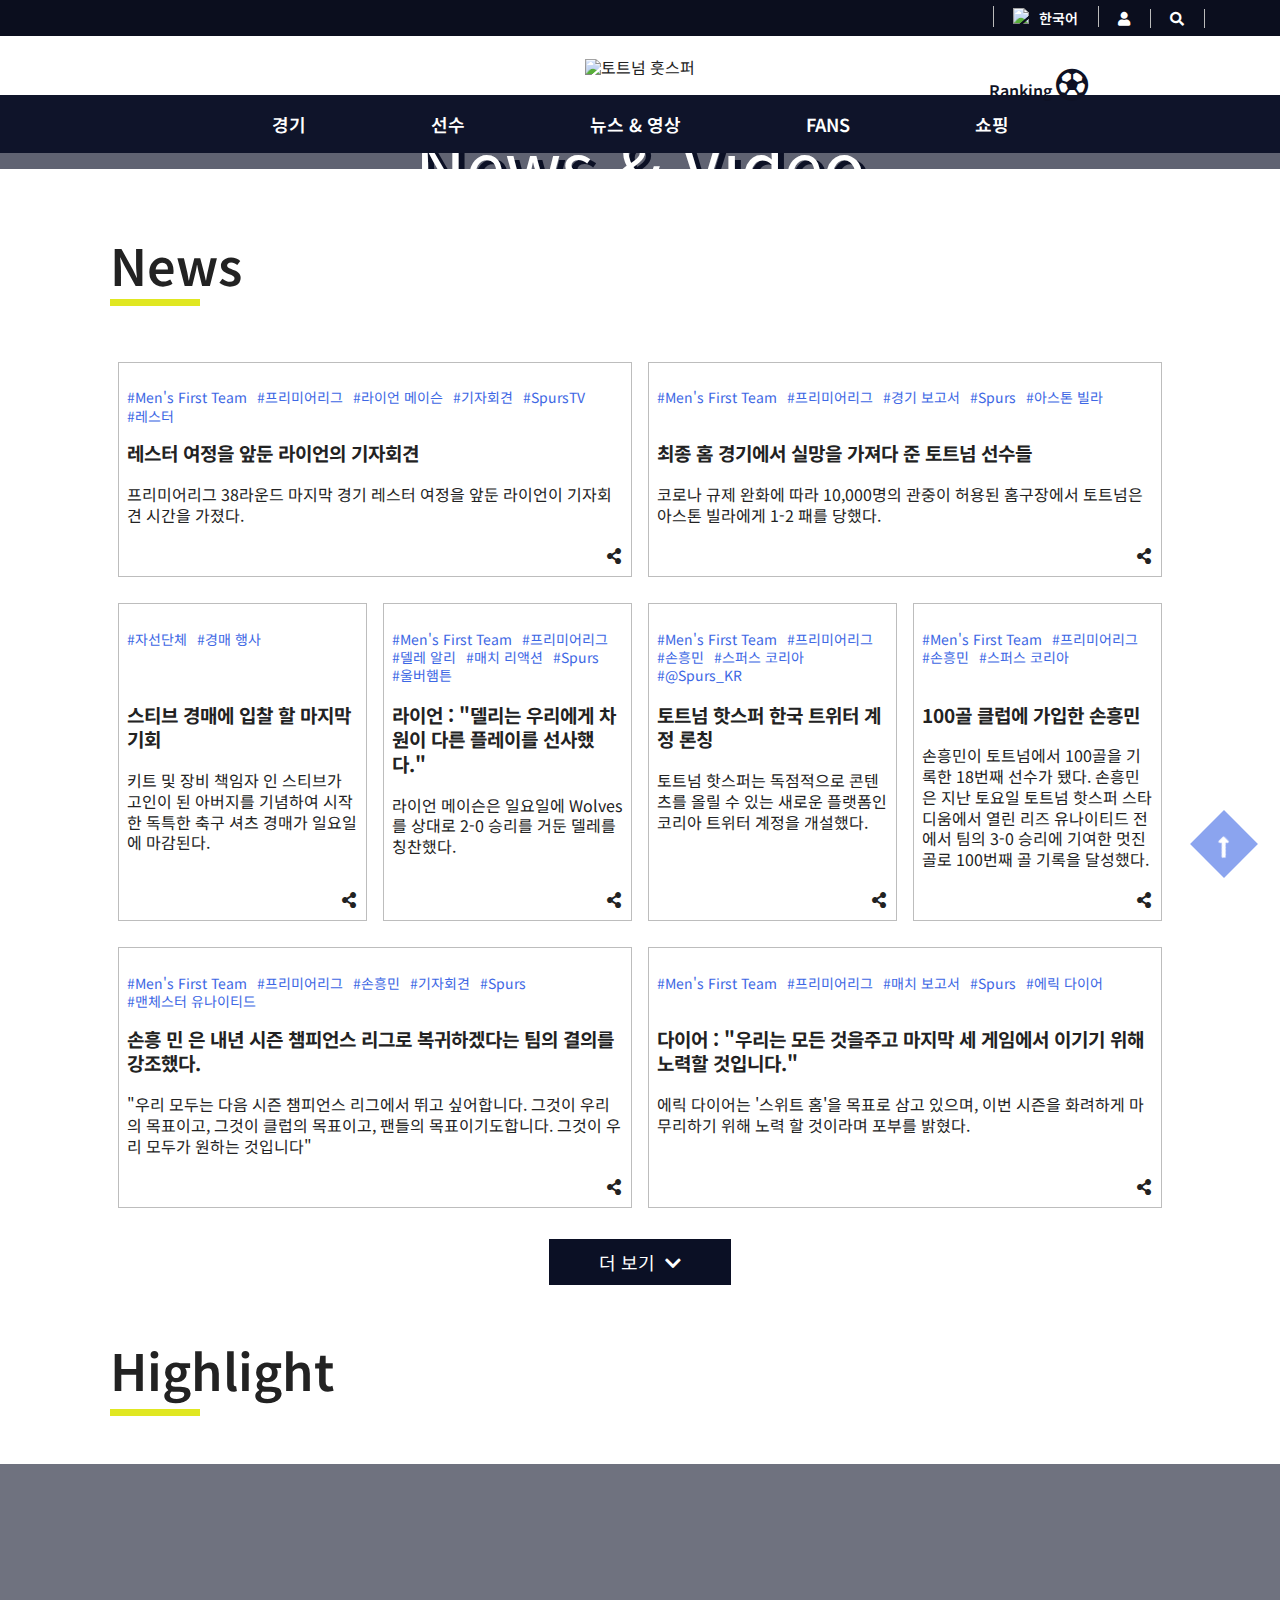
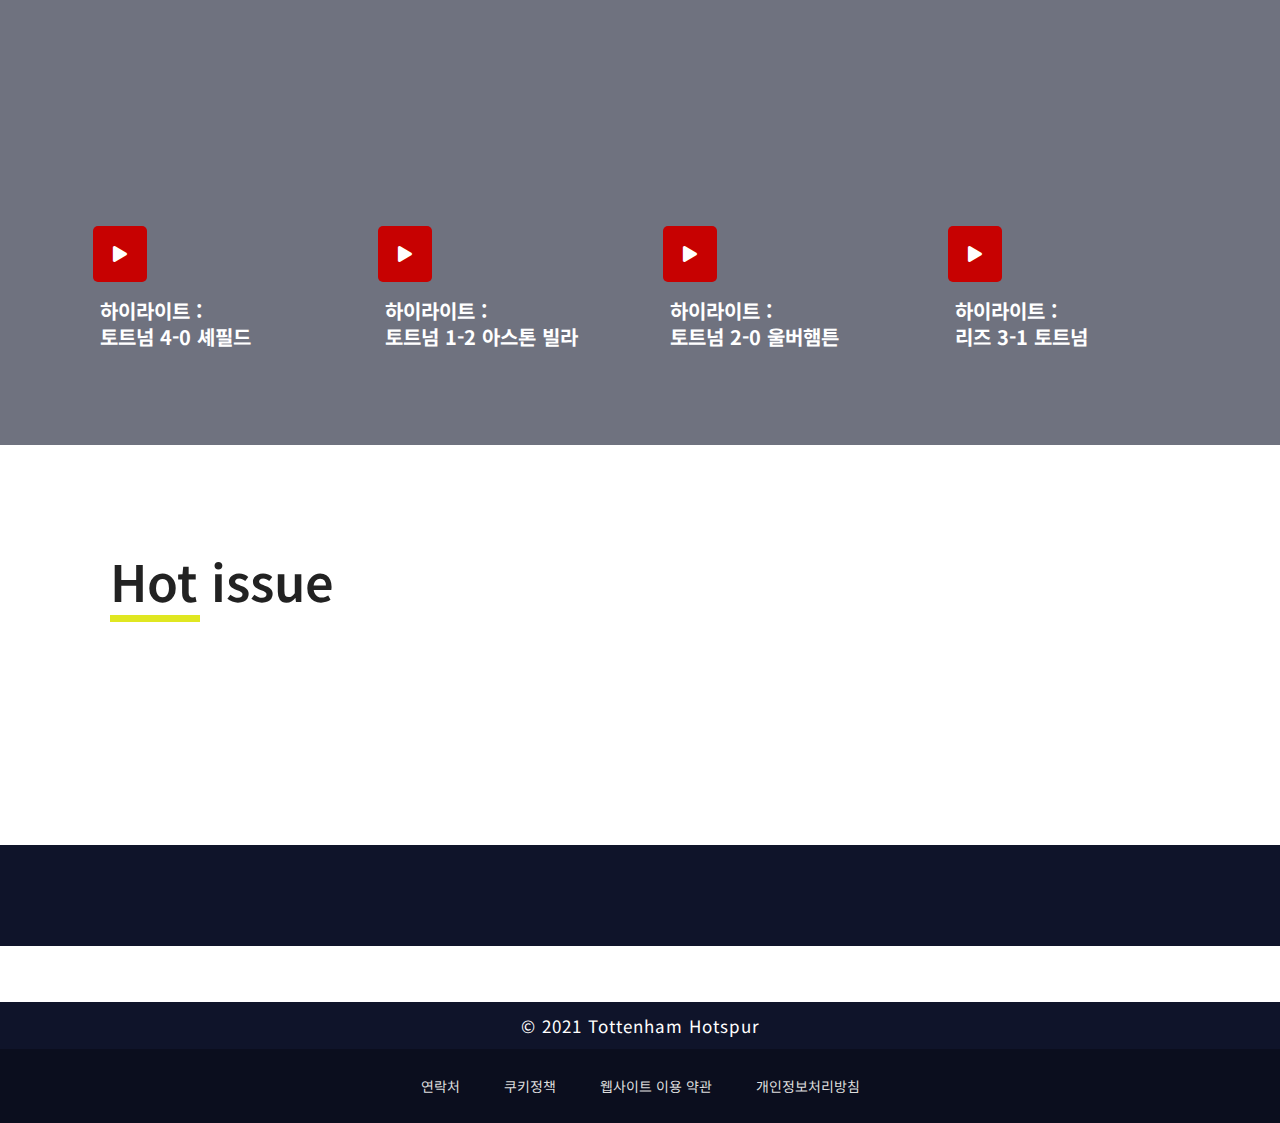
==== newsnvideo.html @ 9da63ae8 "ver.1.0" ====
<!DOCTYPE html>
<html lang="ko">

<head>
    <meta charset="UTF-8">
    <link rel="icon" href="img/favicon.ico" />
    <meta http-equiv="X-UA-Compatible" content="IE=edge">
    <meta name="viewport" content="width=device-width, initial-scale=1.0">
    <title>Tottenham hotspur</title>
    <link rel="stylesheet" href="css/reset.css">
    <link rel="stylesheet" href="https://use.fontawesome.com/releases/v5.7.0/css/all.css">
    <link rel="stylesheet" href="css/slick.css">
    <link rel="stylesheet" href="css/animate.css">
    <link rel="stylesheet" href="css/common.css">
    <link rel="stylesheet" href="css/newsnvideo.css">
    <script src="js/jquery-3.5.1.min.js"></script>
    <script src="js/slick.min.js"></script>
</head>

<body>
    <div id="wrap">
        <header id="header">
            <div class="search">
                <div class="row">
                    <a href="#none"><img src="img/korea.png"> 한국어</a>
                    <a href="login.html"><i class="fas fa-user"></i></a>
                    <a href="#" class="open"><i class="fas fa-search"></i></a>
                    <div class="search_open">
                        <div class="searchbox">
                            <div class="cf">
                                <input type="text" id="searchct" placeholder="검색어를 입력하세요.">
                                <button><i class="fas fa-search"></i></button>
                            </div>
                            <button class="close"><i class="fas fa-times"></i></button>
                        </div>
                    </div>
                </div>
            </div>
            <div class="nav">
                <div class="">
                    <h1><a href="index.html"><img src="img/spurs_logo.png" alt="토트넘 훗스퍼"></a>
                        <p>
                            Ranking
                            <a href="ranking.html"><i class="far fa-futbol"></i></a></p>
                    </h1>
                    <div class="nav_menu">
                        <ul class="depth1">
                            <li><a href="#">경기</a>
                                <ul class="depth2">
                                    <li><a href="fixture.html">일정</a></li>
                                    <li><a href="result.html">결과</a></li>
                                </ul>
                            </li>
                            <li><a href="#">선수</a>
                                <ul class="depth2">
                                    <li><a href="team_men.html">남자</a></li>
                                    <li><a href="team_women.html">여자</a></li>
                                    <li><a href="team_u23.html">23세 이하</a></li>
                                    <li><a href="team_u18.html">18세 이하</a></li>
                                </ul>
                            </li>
                            <li><a href="newsnvideo.html">뉴스 & 영상</a></li>
                            <li><a href="fans.html">FANS</a></li>
                            <li><a href="shop.html">쇼핑</a></li>
                        </ul>
                    </div>
                </div>
            </div>
        </header>
        <section id="section">
            <article class="newsnvideo">
                <div class="topimg">
                    <div>
                        <img src="img/news.png" alt="">
                        <h2>News & Video</h2>
                    </div>
                </div>
                <div class="news">
                    <div class="row">
                        <h2 class="subtitle">News</h2>
                        <div class="newsbox">
                            <div class="newstwo">
                                <div>
                                    <img src="img/news/news_1.jpg" alt="">
                                     <div class="newstxt">
                                        <ul>
                                            <li>#Men's First Team</li>
                                            <li>#프리미어리그</li>
                                            <li>#라이언 메이슨</li>
                                            <li>#기자회견</li>
                                            <li>#SpursTV</li>
                                            <li>#레스터</li>
                                        </ul>
                                        <h3>레스터 여정을 앞둔 라이언의 기자회견</h3>
                                        <p>프리미어리그 38라운드 마지막 경기 레스터 여정을 앞둔 라이언이 기자회견 시간을 가졌다.</p>
                                        <a href="#none"><i class="fas fa-share-alt"></i></a>
                                    </div>
                                </div>
                                <div>
                                    <img src="img/news/news_6.jpg" alt="">
                                    <div class="newstxt">
                                        <ul>
                                            <li>#Men's First Team</li>
                                            <li>#프리미어리그</li>
                                            <li>#경기 보고서</li>
                                            <li>#Spurs</li>
                                            <li>#아스톤 빌라</li>
                                        </ul>
                                        <h3>최종 홈 경기에서 실망을 가져다 준 토트넘 선수들</h3>
                                        <P>코로나 규제 완화에 따라 10,000명의 관중이 허용된 홈구장에서 토트넘은 아스톤 빌라에게 1-2 패를 당했다.</P>
                                        <a href="#none"><i class="fas fa-share-alt"></i></a>
                                    </div>
                                </div>
                            </div>
                            <div class="newsfour">
                                <div>
                                    <img src="img/news/news_5.jpg" alt="">
                                    <div class="newstxt">
                                        <ul>
                                            <li>#자선단체</li>
                                            <li>#경매 행사</li>
                                        </ul>
                                        <h3>스티브 경매에 입찰 할 마지막 기회</h3>
                                        <p>키트 및 장비 책임자 인 스티브가 고인이 된 아버지를 기념하여 시작한 독특한 축구 셔츠 경매가 일요일에 마감된다.</p>
                                        <a href="#none"><i class="fas fa-share-alt"></i></a>
                                    </div>
                                </div>
                                <div>
                                    <img src="img/news/news_4.jpg" alt="">
                                    <div class="newstxt">
                                        <ul>
                                            <li>#Men's First Team</li>
                                            <li>#프리미어리그</li>
                                            <li>#델레 알리</li>
                                            <li>#매치 리액션</li>
                                            <li>#Spurs</li>
                                            <li>#울버햄튼</li>
                                        </ul>
                                        <h3>라이언 : "델리는 우리에게 차원이 다른 플레이를 선사했다."</h3>
                                        <p>라이언 메이슨은 일요일에 Wolves를 상대로 2-0 승리를 거둔 델레를 칭찬했다.</p>
                                        <a href="#none"><i class="fas fa-share-alt"></i></a>
                                    </div>
                                </div>
                                <div>
                                    <img src="img/news/news_3.jpg" alt="">
                                    <div class="newstxt">
                                        <ul>
                                            <li>#Men's First Team</li>
                                            <li>#프리미어리그</li>
                                            <li>#손흥민</li>
                                            <li>#스퍼스 코리아</li>
                                            <li>#@Spurs_KR</li>
                                        </ul>
                                        <h3>토트넘 핫스퍼 한국 트위터 계정 론칭</h3>
                                        <p>토트넘 핫스퍼는 독점적으로 콘텐츠를 올릴 수 있는 새로운 플랫폼인 코리아 트위터 계정을 개설했다.</p>
                                        <a href="#none"><i class="fas fa-share-alt"></i></a>
                                    </div>
                                </div>
                                <div>
                                    <img src="img/news/news_8.jpg" alt="">
                                    <div class="newstxt">
                                        <ul>
                                            <li>#Men's First Team</li>
                                            <li>#프리미어리그</li>
                                            <li>#손흥민</li>
                                            <li>#스퍼스 코리아</li>
                                        </ul>
                                        <h3>100골 클럽에 가입한 손흥민</h3>
                                        <p>손흥민이 토트넘에서 100골을 기록한 18번째 선수가 됐다.
                                            손흥민은 지난 토요일 토트넘 핫스퍼 스타디움에서 열린 리즈 유나이티드 전에서 팀의 3-0 승리에 기여한 멋진 골로 100번째 골 기록을 달성했다.</p>
                                        <a href="#none"><i class="fas fa-share-alt"></i></a>
                                    </div>
                                </div>
                            </div>
                            <div class="newstwo">
                                <div>
                                   <img src="img/news/news_2.jpg" alt="">
                                    <div class="newstxt">
                                        <ul>
                                            <li>#Men's First Team</li>
                                            <li>#프리미어리그</li>
                                            <li>#손흥민</li>
                                            <li>#기자회견</li>
                                            <li>#Spurs</li>
                                            <li>#맨체스터 유나이티드</li>
                                        </ul>
                                        <h3>손흥 민 은 내년 시즌 챔피언스 리그로 복귀하겠다는 팀의 결의를 강조했다.</h3>
                                        <p>"우리 모두는 다음 시즌 챔피언스 리그에서 뛰고 싶어합니다. 그것이 우리의 목표이고, 그것이 클럽의 목표이고, 팬들의 목표이기도합니다. 그것이 우리 모두가 원하는 것입니다"</p>
                                        <a href="#none"><i class="fas fa-share-alt"></i></a>
                                    </div>
                                </div>
                                <div>
                                    <img src="img/news/news_7.jpg" alt="">
                                    <div class="newstxt">
                                        <ul>
                                            <li>#Men's First Team</li>
                                            <li>#프리미어리그</li>
                                            <li>#매치 보고서</li>
                                            <li>#Spurs</li>
                                            <li>#에릭 다이어</li>
                                        </ul>
                                        <h3>다이어 : "우리는 모든 것을주고 마지막 세 게임에서 이기기 위해 노력할 것입니다."</h3>
                                        <P>에릭 다이어는 '스위트 홈'을 목표로 삼고 있으며, 이번 시즌을 화려하게 마무리하기 위해 노력 할 것이라며 포부를 밝혔다.</P>
                                        <a href="#none"><i class="fas fa-share-alt"></i></a>
                                    </div>
                                </div>
                            </div>
                            <div class="btn">
                                <a href="#none"> 더 보기&nbsp;&nbsp;<i class="fas fa-chevron-down"></i></a>
                            </div>
                        </div>
                    </div>
                </div>                        
                <div class="highlight">
                    <h2 class="subtitle row">Highlight</h2>
                    <div class="hlcontnent">
                        <div class="hlbox">
                                <h2 class="subtitle2">당신이 놓치지 말아야 할 영상들!</h2>
                                <div class="hlvideo">
                                    <div class="video1">
                                        <span>
                                            <a href="https://www.youtube.com/watch?v=fMA90or3QP0" target="_blank"><i class="fas fa-play"></i></a>
                                        </span>
                                        <h2>하이라이트 :<br>토트넘 4-0 셰필드</h2>
                                    </div>
                                    <div class="video2">
                                        <span>
                                            <a href="https://www.youtube.com/watch?v=iZ8hfQMWz2M" target="_blank"><i class="fas fa-play"></i></a>
                                        </span>
                                        <h2>하이라이트 :<br>토트넘 1-2 아스톤 빌라</h2>
                                    </div>
                                    <div class="video3">
                                        <span>
                                            <a href="https://www.youtube.com/watch?v=PU4zKgeOYKI" target="_blank"><i class="fas fa-play"></i></a>
                                        </span>
                                        <h2>하이라이트 :<br>토트넘 2-0 울버햄튼</h2>
                                    </div>
                                    <div class="video4">
                                        <span>
                                            <a href="https://www.youtube.com/watch?v=hCcSBoSZ5xM" target="_blank"><i class="fas fa-play"></i></a>
                                        </span>
                                        <h2>하이라이트 :<br>리즈 3-1 토트넘</h2>
                                    </div>
                                </div>
                        </div>
                    </div>
                </div>   
                <div class="hotissue">
                    <div class="row">
                        <h2 class="subtitle">Hot issue</h2>
                        <div class="hibox">

                            
                        </div>
                    </div>
                </div>   
            </article>
        </section>
        <footer id="footer">
            <div class="ft1">
                <div class="row">
                    <div class="slide_group2">
                        <div class="slide slide1"><img src="img/sponser_1.png" alt=""></div>
                        <div class="slide slide2"><img src="img/sponser_2.png" alt=""></div>
                        <div class="slide slide1"><img src="img/sponser_3.png" alt=""></div>
                        <div class="slide slide1"><img src="img/sponser_4.png" alt=""></div>
                        <div class="slide slide1"><img src="img/sponser_5.png" alt=""></div>
                        <div class="slide slide1"><img src="img/sponser_6.png" alt=""></div>
                        <div class="slide slide1"><img src="img/sponser_7.png" alt=""></div>
                        <div class="slide slide1"><img src="img/sponser_8.png" alt=""></div>
                        <div class="slide slide1"><img src="img/sponser_9.png" alt=""></div>
                        <div class="slide slide1"><img src="img/sponser_10.png" alt=""></div>
                        <div class="slide slide1"><img src="img/sponser_11.png" alt=""></div>
                        <div class="slide slide1"><img src="img/sponser_12.png" alt=""></div>
                        <div class="slide slide1"><img src="img/sponser_13.png" alt=""></div>
                        <div class="slide slide1"><img src="img/sponser_14.png" alt=""></div>
                        <div class="slide slide1"><img src="img/sponser_15.png" alt=""></div>
                        <div class="slide slide1"><img src="img/sponser_16.png" alt=""></div>
                        <div class="slide slide1"><img src="img/sponser_17.png" alt=""></div>
                        <div class="slide slide1"><img src="img/sponser_18.png" alt=""></div>
                        <div class="slide slide1"><img src="img/sponser_19.png" alt=""></div>
                        <div class="slide slide1"><img src="img/sponser_20.png" alt=""></div>
                    </div>
                </div>
            </div>
            <div class="ft2">
                <div class="row">
                    <ul>
                        <li><a href="https://ask.tottenhamhotspur.com/hc/en-us"><img src="img/ask-spurs.png" alt=""></a></li>
                        <li><a href="https://www.youtube.com/user/spursofficial"><img src="img/youtube.png" alt=""></a></li>
                        <li><a href="https://www.facebook.com/TottenhamHotspur"><img src="img/facebook.png" alt=""></a></li>
                        <li><a href="https://www.instagram.com/spursofficial"><img src="img/instagram.png" alt=""></a></li>
                        <li><a href="https://twitter.com/SpursOfficial"><img src="img/twitter.png" alt=""></a></li>
                        <li><a href="https://www.snapchat.com/add/spursofficial"><img src="img/snapchat.png" alt=""></a></li>
                        <li><a href="https://www.naver.com"><img src="img/naver.png" alt=""></a></li>
                    </ul>
                </div>
            </div>
            <div class="ft3">
                <div class="row">
                    <p>&copy; 2021 Tottenham Hotspur</p>
                </div>
            </div>
            <div class="ft4">
                <div class="row">
                    <ul>
                        <li>연락처</li>
                        <li>쿠키정책</li>
                        <li>웹사이트 이용 약관</li>
                        <li>개인정보처리방침</li>
                    </ul>
                </div>
            </div>
        </footer>
        <div class="gotop">
            <a href="#none"><i class="fas fa-long-arrow-alt-up"></i></a>
        </div>
    </div>
    <script src="js/index.js"></script>
</body>

</html>
---- css/common.css ----
@charset "utf-8";
@import url('https://fonts.googleapis.com/css2?family=Noto+Sans+KR&family=Recursive&display=swap');
body {font-family: 'Noto Sans KR', sans-serif, 'Recursive', sans-serif; color: #222;}
.row {max-width: 1200px; margin: 0 auto; padding: 0 10px;}

/* header구역 */
#header {position: relative;}
#header .search {background:#0b0e1e; padding: 6px 50px 8px 0; color: #fff; 
                 text-align: right;}
#header .search a {border-right: 1px solid #bbb; display: inline-block; font-weight: 600;
                   font-size: 14px; padding: 2px 20px 2px 15px; transition: all 0.5s;}
#header .search a:nth-of-type(2):hover, #header .search a:nth-of-type(3):hover {color: #3d67e4; }
#header .search a:nth-of-type(1) { border-left: 1px solid #bbb;}
#header .search a:nth-of-type(1) img {vertical-align: baseline; margin: 0 6px 0 4px;}
#header .nav h1 {text-align: center; position: relative;
                 padding: 20px 0;}
#header .nav h1 p {position: absolute; top: 55%; right: 15%; color: #0e1124; 
                    font-weight: 600;}
#header .nav h1 p i {animation: ballspin infinite 5s linear; font-size: 33px;}                 
#header .nav h1 p i:hover {color: #3d67e4; }
@keyframes ballspin {from {transform: rotate(0deg)} to {transform: rotate(3turn)}}
#header .nav_menu {background: #0f142a; text-align: center; }                    
#header .nav_menu .depth1 {font-weight: 600; font-size: 18px; color: #fff;}
#header .nav_menu .depth1 li {position: relative; padding: 20px 60px; display: inline-block;}
#header .nav_menu .depth1 li:hover {color: #3d67e4}
#header .nav_menu .depth2 {position: absolute; width: 100%; top: 100% ; left: 0%; background: #222d5e ;
                            font-size: 15px; color: #fff; z-index: 9999; text-align: center;
                            display: none;}
#header .nav_menu .depth2 li {padding: 15px 0; display: block;}
#header .nav_menu .depth2 > li:hover {background: #3d67e4; color:#0f142a}

/* searchbox open*/
.search_open {position: fixed; z-index: 99999; top: 0;
             bottom: 0; left: 0; right: 0; display: none;
             background-color: rgba(15,20,42,.95);}
.search_open.on {display: block}
.searchbox {max-width: 720px; margin: 0 auto;
            height: 100%; padding-top: 300px;}
.searchbox input {height: 70px; width: 90%; float: left; background: none;
                      border: none; border-bottom: 3px double #fff;} 
.searchbox input[placeholder] {font-size: 20px; color: #fff;}
.searchbox > div > button {font-size: 40px; color: #fff; background: none;
                           float: right; width: 10%; padding-top: 25px;
                           cursor: pointer;}
.searchbox > button {position: fixed; top: 50px; right: 50px;
                     font-size: 45px; background: none; color: #fff;
                     cursor: pointer; overflow: hidden;}
.searchbox button:hover {color: #3d67e4;}
    




/* footer구역 */
#footer .ft1 {background: #0f142a; padding: 50px 0}
#footer .ft1 img {margin: 0 auto; padding: 0 40px;}
#footer .ft2 ul {display: flex; justify-content: space-evenly; margin: 0 150px;
                 background: #fff; padding: 20px 0;}
#footer .ft2 ul li {list-style-type: none;}
#footer .ft3 {text-align: center; background: #0f142a; padding: 15px;
              color: #fff; font-size: 17px; letter-spacing: 1px;}
#footer .ft4 {margin: 0 auto; background: #0b0e1e; text-align: center; color: #ddd;}
#footer .ft4 ul li {display: inline-block; margin: 30px 20px; font-size: 14px;
                    transition: all 0.5s;}
#footer .ft4 ul li:hover {color: #3d67e4; cursor: pointer;}

/* gotop */
.gotop {background: rgba(61, 103, 228, 0.6);
       bottom: 2em; right: 2em; height: 3em; width: 3em;
        padding: 1em; position: fixed; transform: rotate(45deg);
        transition: all 0.5s;z-index: 99; cursor: pointer;}
.gotop a i {width: 100%; transform: rotate(-45deg);
            color: #fff; font-size: 1.5em; padding-left: 0.2em;}
.gotop:hover {background: rgba(61, 103, 228, 1);}
---- css/newsnvideo.css ----
@charset "utf-8";
@import url('https://fonts.googleapis.com/css2?family=Noto+Sans+KR&family=Recursive&display=swap');
body {font-family: 'Noto Sans KR', sans-serif, 'Recursive', sans-serif; color: #222;}
.row {max-width: 1200px; margin: 0 auto; padding: 0 10px;}

#section {margin: 0 0 200px 0;}
.topimg > div {overflow: hidden; position: relative; transition: all 0.4s;}
.topimg > div img {width: 100%;}
.topimg > div::after {content: ''; top:0 ; left: 0; bottom: 0; right: 0; 
                      position: absolute; background: rgba(15, 20, 42, 0.664);}
.topimg h2 {position: absolute; text-shadow: 6px 4px #0b1025;
            top: 70% ; left: 50%; color: #fff; z-index: 9;
            transform: translate(-50%, -50%); font-size: 70px;}
.newsnvideo .row {padding: 0 70px;}
.subtitle {font-size: 50px; padding: 40px 0; font-weight: 600; position: relative;
            margin-top: 30px;}
.subtitle::after {content: ''; position: absolute; top: 100px; left: 0; 
                  width: 90px; height: 7px; background: #e0e721;}

/* news */
.newsbox > .btn {margin-top: 30px; text-align: center;}
.newsbox > .btn a {padding: 10px 50px; background: #0b1025; color: #fff;
                   font-size: 18px; transition: all 0.5s;}
.newsbox > .btn a:hover {background: #3d67e4}
.newsbox, .hibox {margin-bottom: 70px; margin-top: 20px;}
.newsbox {line-height: 1.3;}
.newsbox > div > div {border: 1px solid rgb(189, 189, 189); position: relative;}
.newsbox > div > div:hover {box-shadow: 8px 8px 8px rgba(165, 165, 165, 0.5);}
.newsbox .newstxt ul {padding: 5px; font-size: 14px; 
                      overflow: hidden; color: #3d67e4; height: 50px;
                        position: relative;}
.newsbox .newstxt ul::after {content: ''; position: absolute; bottom: 0px; left: 0%; 
                             width: 0; height: 3px; background: #363f63;}
.newsbox > div > div:hover ul::after {animation: loading 1s both;}   
@keyframes loading {from {width: 0;} to {width: 40%}}     
.newsbox .newsfour ul {height: 70px;}
.newsbox .newstxt ul li {display: inline-block; padding: 0 3px;}
.newsbox .newstxt h3 {padding: 8px; font-size: 19px; font-weight: 700;} 
.newsbox .newstxt p {padding: 10px 8px 50px;}
.newsbox .newstxt a {bottom: 10px; right: 10px;position: absolute;}
.newsbox .newstxt a:hover {color: #3d67e4;}
.newsbox .newstwo {display: flex;}
.newsbox .newstwo > div {flex: 1; margin: 13px 8px;}
.newsbox .newsfour {display: flex;}
.newsbox .newsfour > div {flex: 1; margin: 13px 8px;}

/* highlight */
.highlight .subtitle::after {content: ''; position: absolute; top: 65px; left: 70px; 
                             width: 90px; height: 7px; background: #e0e721;}
.hlcontnent .subtitle2 {font-size: 28px; padding: 30px 0 30px; font-weight: 600 ;
                         margin-left: 70px; color: #fff;}
.hlbox {height: 581px; background: url(../img/news/light.jpg) no-repeat top;
        position: relative; background-attachment: fixed;
        background-size: cover; margin: 70px 0;}
.hlbox::after {content: ''; top:0 ; left: 0; bottom: 0; right: 0; 
               position: absolute; background: rgba(15, 20, 42, 0.6);}
.hlvideo > div {margin: 10px; height: 400px; width: 100%; z-index: 99;
                overflow: hidden; background-size: cover; border-radius: 10px;
                background-position: center; background-repeat: no-repeat;
                transition: all 0.5s;}
.hlvideo > div:hover{transform: scale(1.025) rotate(3deg);}
.video1 {background-image: url(../img/news/video_1.jpg); position: relative;}   
.video2 {background-image: url(../img/news/video_2.jpg); position: relative;} 
.video3 {background-image: url(../img/news/video_3.jpg); position: relative;}              
.video4 {background-image: url(../img/news/video_4.jpg); position: relative;} 
.hlvideo {display: flex; justify-content: space-around; margin: 18px 70px 20px;}
.hlvideo span i {background: #c70101; color: #fff; transform: translate(-50%,-50%);
                 bottom: 70px; padding: 20px; border-radius: 5px; position: absolute;
                 left: 15%; transition: all 0.5s; cursor: pointer;}
.hlvideo span i:hover {background: #fff; color: #c70101}
.hlvideo {position: relative;}
.hlvideo > div h2 {transform: translateY(0); line-height: 1.3;
                   bottom: 20px; padding: 10px; position: absolute;
                   left: 10px; color: #fff; font-size: 20px; font-weight: bold;}
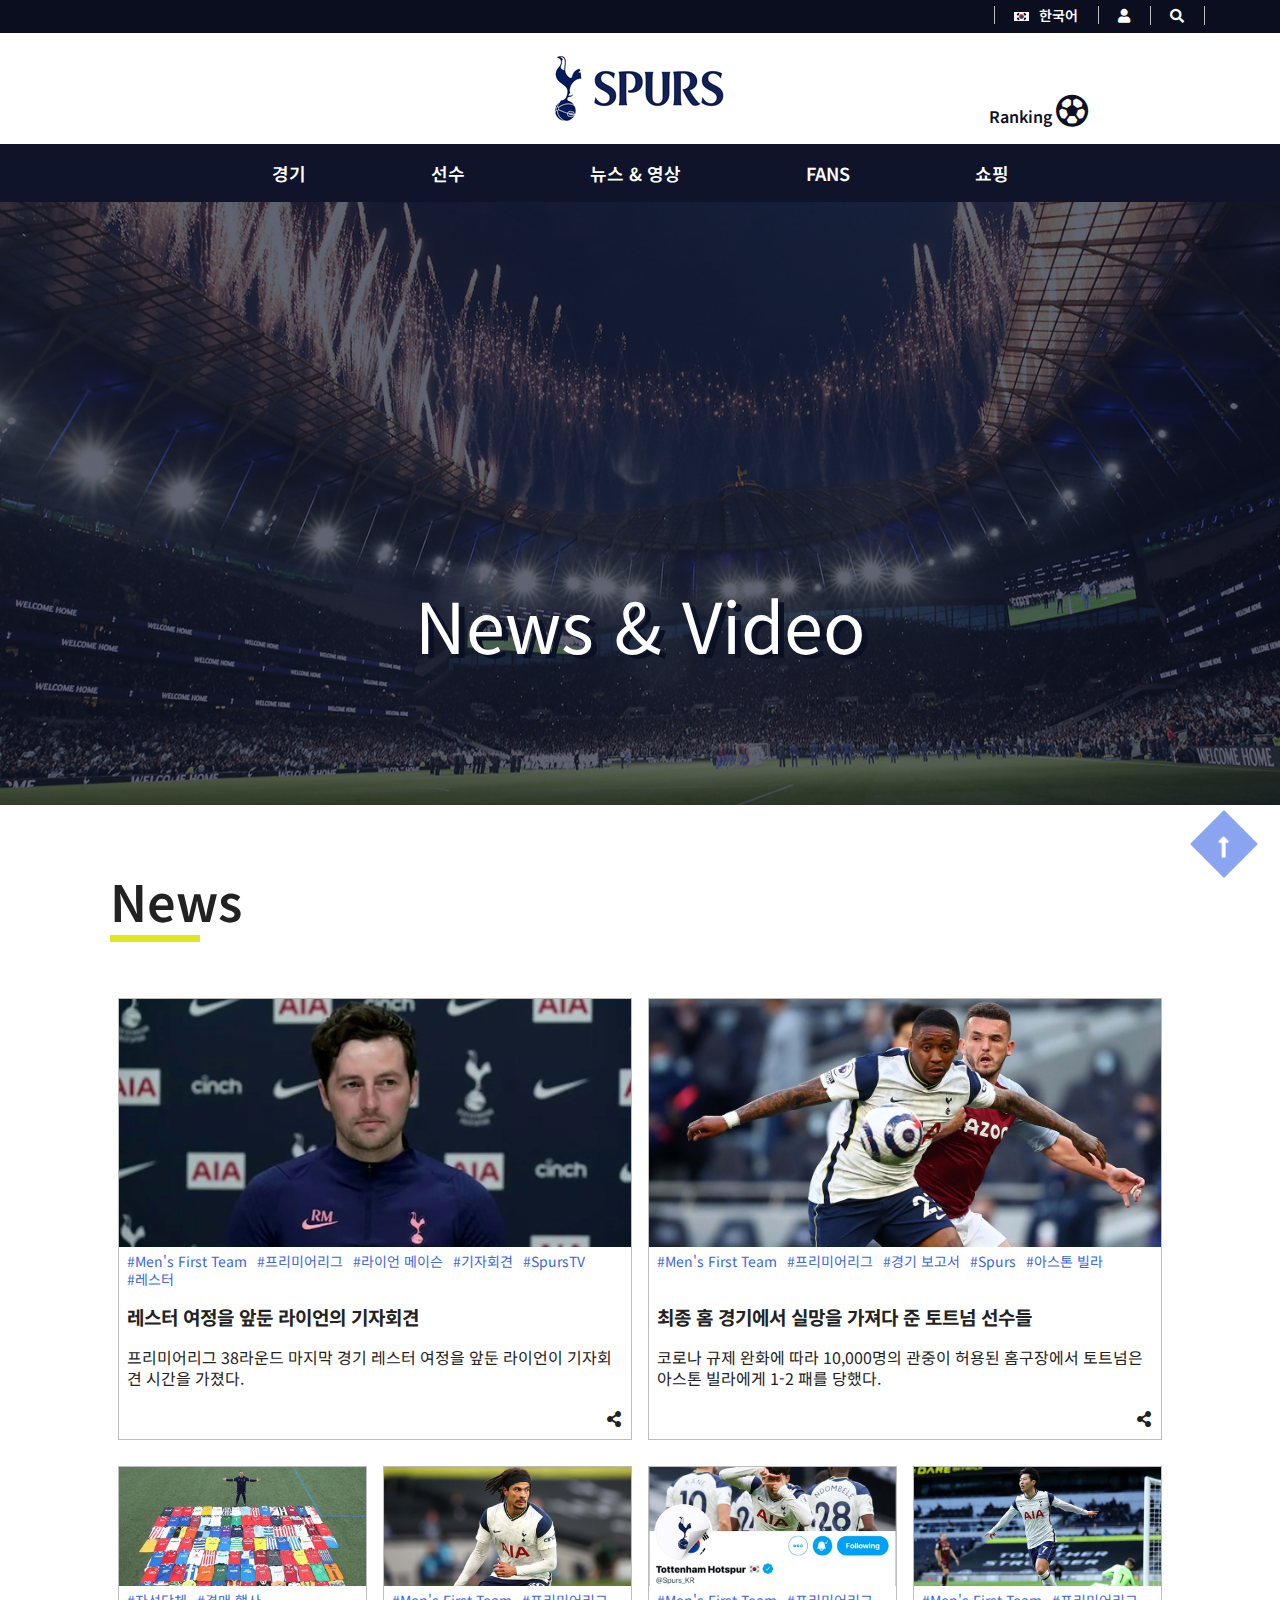
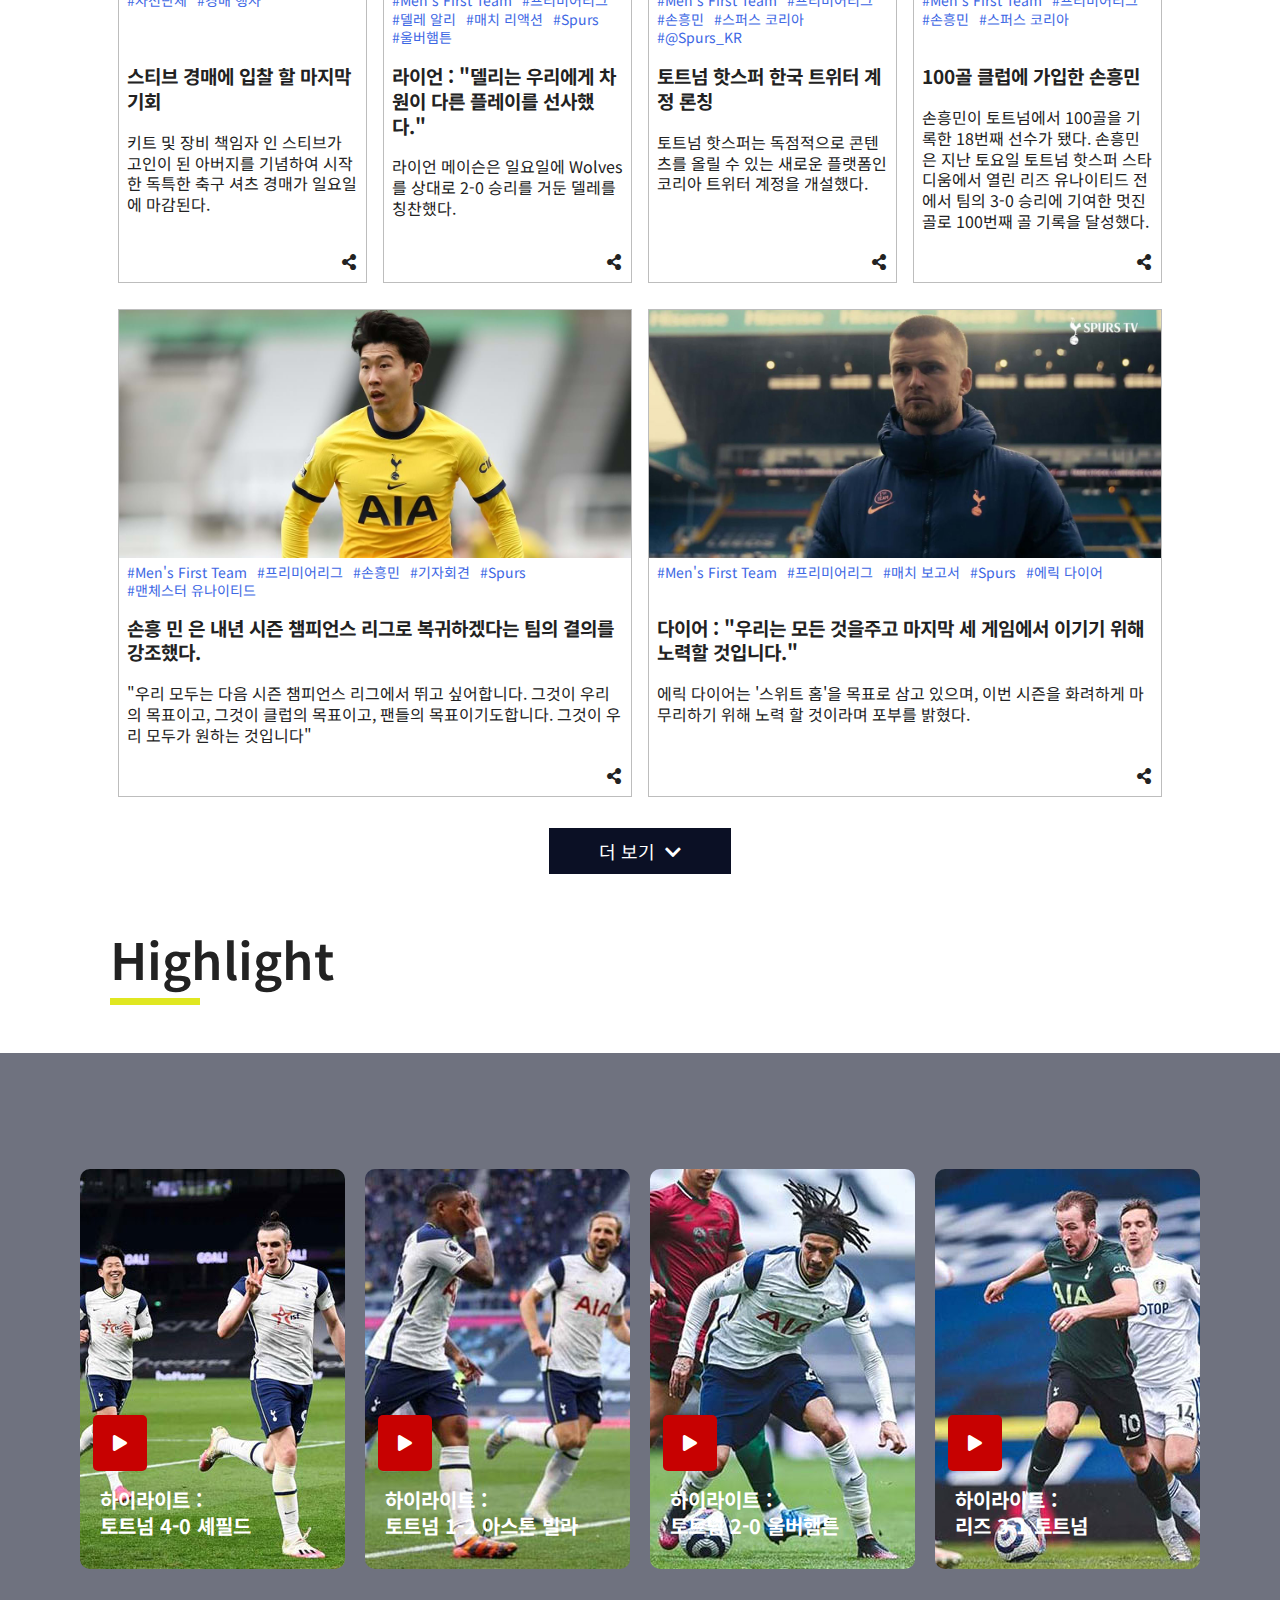
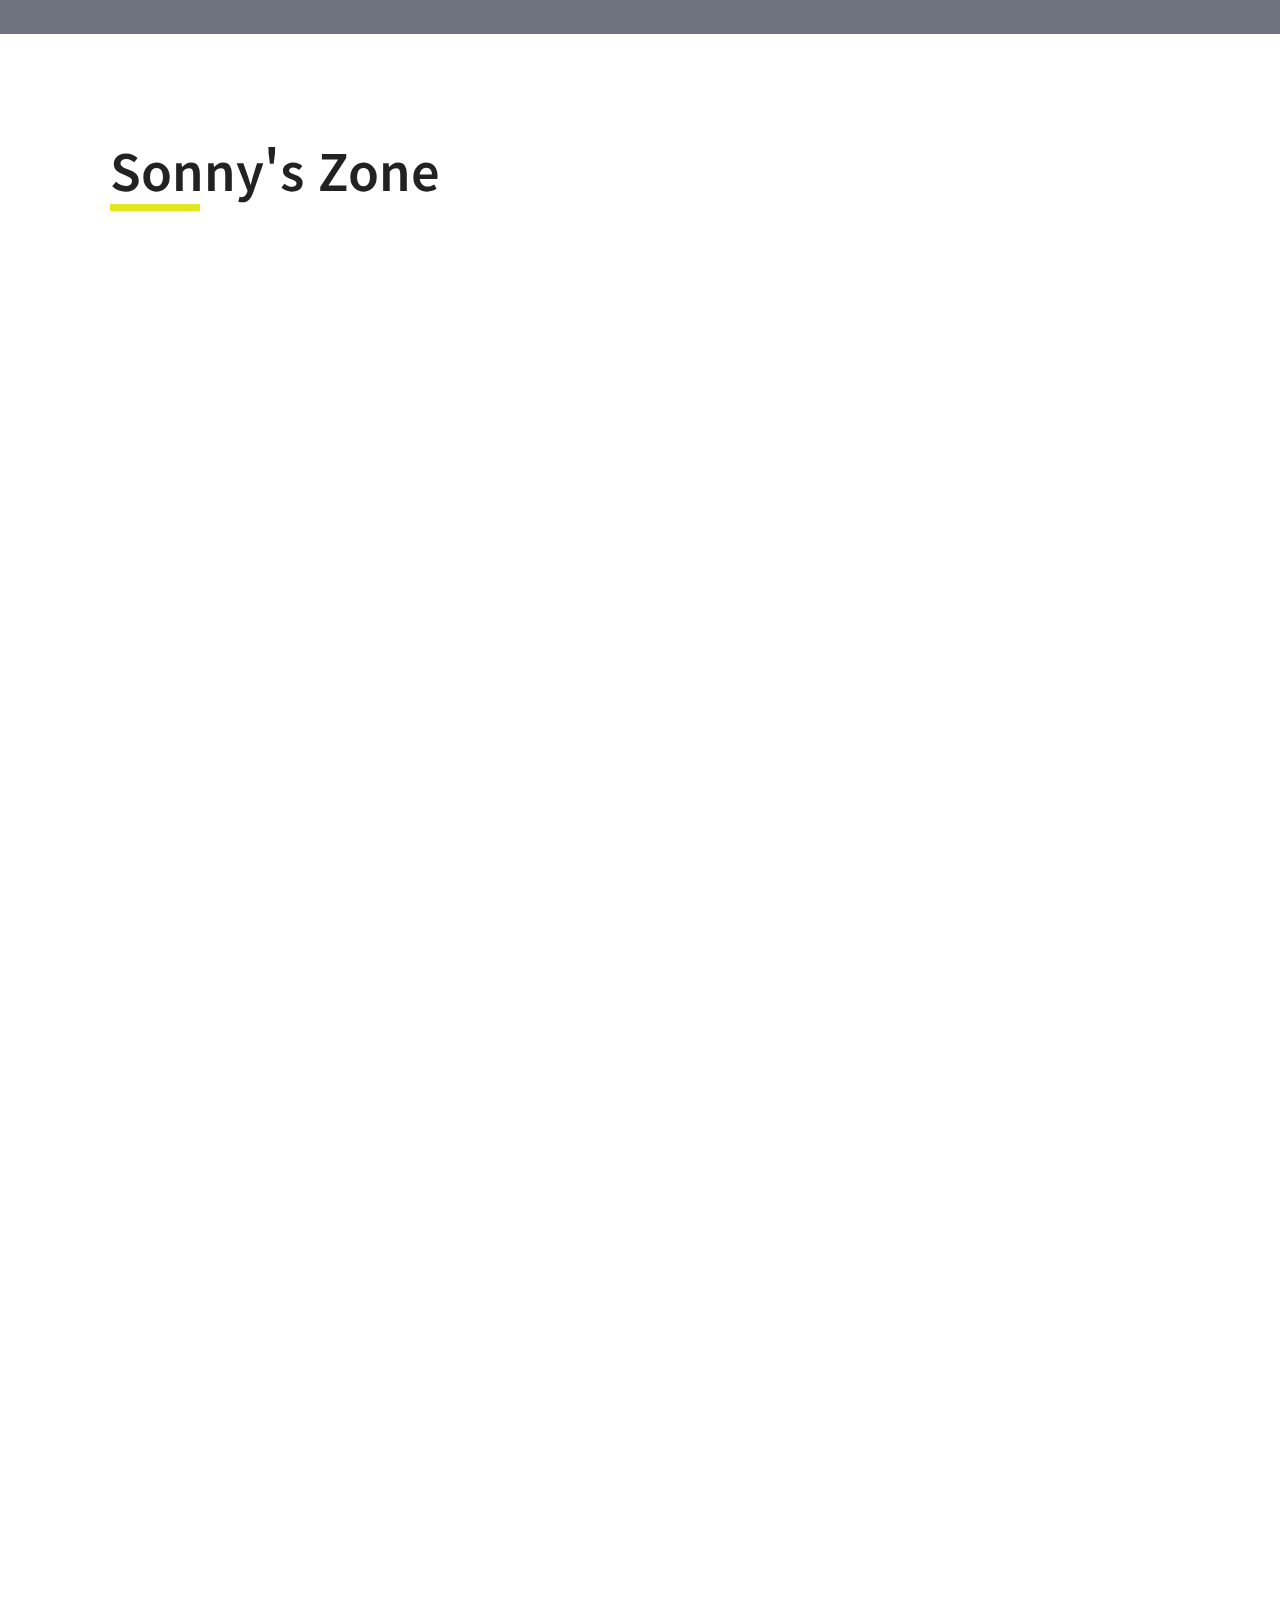
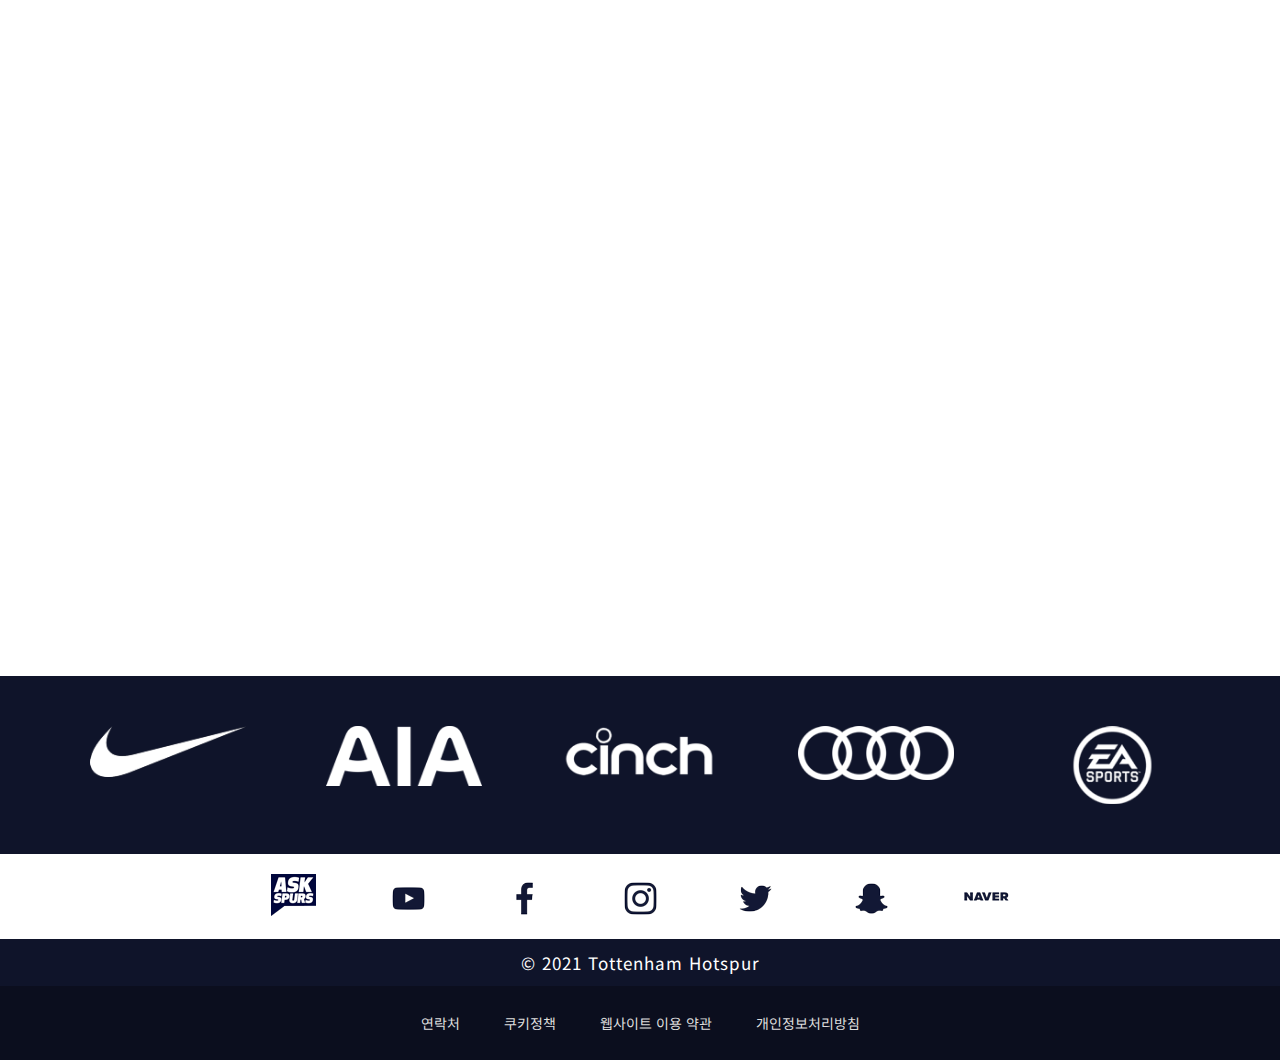
==== commit a2fcb717: "ver.1.2" ====
--- a/newsnvideo.html
+++ b/newsnvideo.html
@@ -245,12 +245,16 @@
                         </div>
                     </div>
                 </div>   
-                <div class="hotissue">
+                <div class="sonnyzone">
                     <div class="row">
-                        <h2 class="subtitle">Hot issue</h2>
-                        <div class="hibox">
-
-                            
+                        <h2 class="subtitle">Sonny's Zone</h2>
+                        <div class="szbox">
+                            <iframe src='https://tv.naver.com/embed/20318286?autoPlay=false' frameborder='no' scrolling='no' marginwidth='0' marginheight='0' WIDTH='544' HEIGHT='306' allow='autoplay' allowfullscreen></iframe>
+                            <iframe src='https://tv.naver.com/embed/17651379?autoPlay=false' frameborder='no' scrolling='no' marginwidth='0' marginheight='0' WIDTH='544' HEIGHT='306' allow='autoplay' allowfullscreen></iframe>
+                            <iframe src='https://tv.naver.com/embed/20256744?autoPlay=false' frameborder='no' scrolling='no' marginwidth='0' marginheight='0' WIDTH='544' HEIGHT='306' allow='autoplay' allowfullscreen></iframe>
+                            <iframe src='https://tv.naver.com/embed/19727932?autoPlay=false' frameborder='no' scrolling='no' marginwidth='0' marginheight='0' WIDTH='544' HEIGHT='306' allow='autoplay' allowfullscreen></iframe>
+                            <iframe src='https://tv.naver.com/embed/17331588?autoPlay=false' frameborder='no' scrolling='no' marginwidth='0' marginheight='0' WIDTH='544' HEIGHT='306' allow='autoplay' allowfullscreen></iframe>
+                            <iframe src='https://tv.naver.com/embed/17317339?autoPlay=false' frameborder='no' scrolling='no' marginwidth='0' marginheight='0' WIDTH='544' HEIGHT='306' allow='autoplay' allowfullscreen></iframe>
                         </div>
                     </div>
                 </div>   
